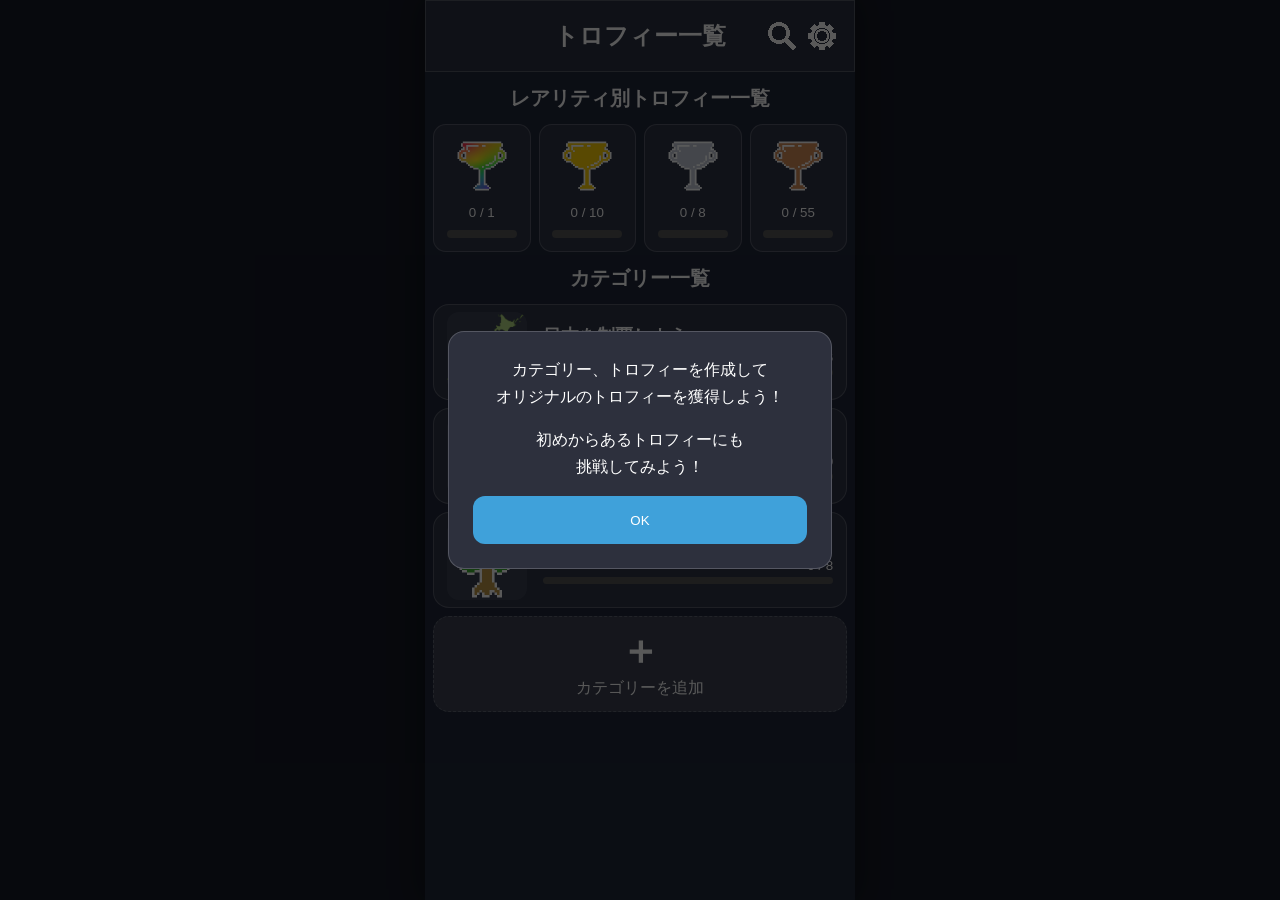
==== index.html @ 1f23921d "Add files via upload" ====
<!DOCTYPE html>
<html lang="ja">
<head>
    <meta charset="UTF-8">
    <meta name="viewport" content="width=device-width, initial-scale=1.0">
    <title>ホーム | Trophy App</title>
    <link rel="stylesheet" href="all.css">
    <script src="all.js" defer></script>
</head>
<body>
<header class="app-header">
    <button class="header-back">
        <img src="image/icon/back.webp" alt="戻る" class="header-back hidden">
    </button>
    <h1 class="header-title">トロフィー一覧</h1>
    <div class="header-right">
        <button class="header-search">
            <img src="image/icon/search.webp" alt="検索" class="header-img">
        </button>
        <button class="header-setting">
            <img src="image/icon/settings.webp" alt="設定" class="header-img" >
        </button>
    </div>
</header>
<section class="trophy-summary">
    <h2>レアリティ別トロフィー一覧</h2>
    <div class="trophy-container">
        <button class="trophy-card" data-rarity="rainbow">
            <img src="image/icon/rainbow.webp" alt="">
            <p class="trophy-progress">
                <span class="current">○○○</span>
                    /
                <span class="total">○○○</span>
            </p>
            <div
                class="rarity-progress-bar"
                role="progressbar"
                aria-valuemin="0"
                aria-valuemax="100"
                aria-valuenow="0"
            >
    <div class="rarity-progress-fill"></div>
</div>
        </button>

        <button class="trophy-card" data-rarity="gold">
            <img src="image/icon/gold.webp" alt="">
            <p class="trophy-progress">
                <span class="current">○○○</span>
                    /
                <span class="total">○○○</span>
            </p>
            <div
                class="rarity-progress-bar"
                role="progressbar"
                aria-valuemin="0"
                aria-valuemax="100"
                aria-valuenow="0"
            >
    <div class="rarity-progress-fill"></div>
</div>
        </button>

        <button class="trophy-card" data-rarity="silver">
            <img src="image/icon/silver.webp" alt="">
            <p class="trophy-progress">
                <span class="current">○○○</span>
                    /
                <span class="total">○○○</span>
            </p>
            <div
                class="rarity-progress-bar"
                role="progressbar"
                aria-valuemin="0"
                aria-valuemax="100"
                aria-valuenow="0"
            >
    <div class="rarity-progress-fill"></div>
</div>
        </button>

        <button class="trophy-card" data-rarity="bronze">
            <img src="image/icon/bronze.webp" alt="">
            <p class="trophy-progress">
                <span class="current">○○○</span>
                    /
                <span class="total">○○○</span>
            </p>
            <div
                class="rarity-progress-bar"
                role="progressbar"
                aria-valuemin="0"
                aria-valuemax="100"
                aria-valuenow="0"
            >
    <div class="rarity-progress-fill"></div>
</div>
        </button>
    </div>
    <h2>カテゴリー一覧</h2>
</section>
<div class="trophy-popup" id="trophy-popup">
    <div class="trophy-popup-container">
        <button class="popup-close-button">
            ▼
        </button>
        <div class="popup-content">
            <img
                class="popup-trophy-image"
                src=""
                alt="">
            <p class="popup-progress">
                <span class="popup-current"></span>
                /
                <span class="popup-total"></span>
            </p>
            <div class="popup-progress-bar">
                <div
                    class="popup-progress-fill"
                    id="popup-progress-fill">
                </div>
            </div>
            <div id="trophy-list"></div>
        </div>
    </div>
</div>
<main class="category-list">
    <div id="category-list-container"></div>
        <button class="add-button" id="category-add-button">
            <span class="add-icon">＋</span>
            <span class="add-text">
                    カテゴリーを追加
            </span>
        </button>        
    </main>
    <div class="category-overlay" id="trophy-overlay"></div>
    <div class="category-menu" id="trophy-menu">
    <button class="category-menu-item" id="rename-trophy">
        名前変更
    </button>
    <button class="category-menu-item" id="trophy-image">
        画像変更
    </button>
    <button class="category-menu-item" id="change-category">
        カテゴリー変更
    </button>
    <button class="category-menu-item" id="change-rarity">
        レアリティ変更
    </button>
    <button class="category-menu-item" id="toggle-complete">
        クリア済みにする
    </button>
    <button class="category-menu-item" id="change-complete-date">
        クリア日時変更
    </button>
    <button class="category-menu-item delete" id="delete-trophy">
        削除
    </button>
</div>
<div class="category-overlay" id="category-overlay"></div>
<div class="category-menu" id="category-menu">
    <button class="category-menu-item" id="rename-category">
        名前変更
    </button>
    <button class="category-menu-item" id="category-image">
        画像変更
    </button>
    <button class="category-menu-item delete" id="delete-category">
        削除
    </button>
</div>
<div
    class="edit-name-modal"
    id="category-modal">
    <div class="edit-name-modal-content">
        <h2 class="edit-name-modal-title">
            カテゴリーを作成
        </h2>
        <!-- 画像 -->
        <div class="edit-image-preview-wrapper">
            <img
                class="edit-image-preview"
                id="category-create-preview"
                src="image/icon/default.webp"
                alt="カテゴリー画像のプレビュー">
        </div>
        <input
            type="file"
            id="category-create-image"
            accept="image/*"
            hidden>
        <button
            type="button"
            class="edit-image-select-button"
            id="category-create-select-image">
            画像を選択
        </button>
        <!-- 名前 -->
        <input
            type="text"
            class="edit-name-input"
            id="category-create-name"
            maxlength="30"
            placeholder="カテゴリー名を入力">
        <!-- 操作ボタン -->
        <div class="edit-name-modal-buttons">
            <button
                type="button"
                class="edit-name-cancel-button"
                id="cancel-button">
                キャンセル
            </button>
            <button
                type="button"
                class="edit-name-confirm-button"
                id="create-button">
                作成
            </button>
        </div>
    </div>
</div>
<div class="edit-name-modal" id="edit-name-modal">
    <div class="edit-name-modal-content" id="rename-category">
        <h2 class="edit-name-modal-title" id="edit-name-modal-title">
            名前変更
        </h2>
        <div class="edit-main-title-field">
            <label
                class="edit-input-label"
                id="edit-name-label"
                for="edit-name-input">
                トロフィー名
            </label>
            <input
                type="text"
                class="edit-name-input"
                id="edit-name-input"
                maxlength="30"
                placeholder="トロフィー名を入力">
        </div>
            <div
            class="edit-subtitle-field"
            id="edit-subtitle-field"
            hidden>
            <label
            class="edit-input-label"
            for="edit-subtitle-input">
                サブテキスト
            </label>
            <input
                type="text"
                class="edit-name-input"
                id="edit-subtitle-input"
                maxlength="30"
                placeholder="サブテキストを入力">
            </div>
            <div class="edit-name-modal-buttons">
            <button
                type="button"
                class="edit-name-cancel-button"
                id="edit-name-cancel-button">
                キャンセル
            </button>
            <button
                type="button"
                class="edit-name-confirm-button"
                id="edit-name-confirm-button">
                変更
            </button>
        </div>
    </div>
</div>
<div class="edit-image-modal" id="edit-image-modal">

    <div class="edit-image-modal-content">

        <h2 class="edit-image-modal-title" id="edit-image-modal-title">
            画像変更
        </h2>

        <div class="edit-image-preview-wrapper">

            <img
                class="edit-image-preview"
                id="edit-image-preview"
                src="image/icon/default.webp"
                alt="選択した画像のプレビュー"
            >

        </div>

        <input
            type="file"
            id="edit-image-input"
            accept="image/*"
            hidden
        >

        <button
            type="button"
            class="edit-image-select-button"
            id="edit-image-select-button"
        >
            画像を選択
        </button>

        <div class="edit-image-modal-buttons">

            <button
                type="button"
                class="edit-image-cancel-button"
                id="edit-image-cancel-button"
            >
                キャンセル
            </button>

            <button
                type="button"
                class="edit-image-confirm-button"
                id="edit-image-confirm-button"
            >
                変更
            </button>

        </div>

    </div>

</div>
<div class="change-category-modal" id="change-category-modal">
    <div class="change-category-modal-content">
        <h2
            class="change-category-modal-title"
            id="change-category-modal-title">
            カテゴリー変更
        </h2>
        <div
            class="change-category-list"
            id="change-category-list">
        </div>
        <div class="change-category-modal-buttons">
            <button
                type="button"
                class="change-category-cancel-button"
                id="change-category-cancel-button">
                キャンセル
            </button>
            <button
                type="button"
                class="change-category-confirm-button"
                id="change-category-confirm-button">
                変更
            </button>
        </div>
    </div>
</div>
<div
    class="change-rarity-modal"
    id="change-rarity-modal"
>
    <div class="change-rarity-modal-content">
        <h2 class="change-rarity-modal-title">
            レアリティ変更
        </h2>
        <div
            class="change-rarity-list"
            id="change-rarity-list"
        ></div>
        <div class="change-rarity-modal-buttons">
            <button
                type="button"
                class="change-rarity-cancel-button"
                id="change-rarity-cancel-button"
            >
                キャンセル
            </button>
            <button
                type="button"
                class="change-rarity-confirm-button"
                id="change-rarity-confirm-button"
            >
                変更
            </button>
        </div>
    </div>
</div>
<div class="change-complete-date-modal" id="change-complete-date-modal">
    <div class="change-complete-date-modal-content">
        <h2 class="change-complete-date-modal-title">
            クリア日時を変更
        </h2>
        <input
            type="date"
            class="change-complete-date-input"
            id="change-complete-date-input"
        >
        <div class="change-complete-date-modal-buttons">
            <button
                type="button"
                class="change-complete-date-cancel-button"
                id="change-complete-date-cancel-button"
            >
                キャンセル
            </button>
            <button
                type="button"
                class="change-complete-date-confirm-button"
                id="change-complete-date-confirm-button"
            >
                変更
            </button>
        </div>
    </div>
</div>
<div
    class="delete-trophy-modal"
    id="delete-trophy-modal"
>
    <div class="delete-trophy-modal-content">
        <h2 class="delete-trophy-modal-title">
            トロフィーを削除しますか？
        </h2>
        <p class="delete-trophy-modal-text">
            この操作は取り消せません。
        </p>
        <div class="delete-trophy-modal-buttons">
            <button
                type="button"
                class="delete-trophy-cancel-button"
                id="delete-trophy-cancel-button"
            >
                キャンセル
            </button>
            <button
                type="button"
                class="delete-trophy-confirm-button"
                id="delete-trophy-confirm-button"
            >
                削除
            </button>
        </div>
    </div>
</div>
<div
    class="delete-category-modal"
    id="delete-category-modal"
>
    <div class="delete-category-modal-content">
        <h2 class="delete-category-modal-title">
            カテゴリーを削除しますか？
        </h2>
        <p class="delete-category-modal-text">
            この操作は取り消せません。
        </p>
        <div class="delete-category-modal-buttons">
            <button
                type="button"
                class="delete-category-cancel-button"
                id="delete-category-cancel-button"
            >
                キャンセル
            </button>
            <button
                type="button"
                class="delete-category-next-button"
                id="delete-category-next-button"
            >
                確認
            </button>
        </div>
    </div>
</div>
<div
    class="delete-category-final-modal"
    id="delete-category-final-modal"
>
    <div class="delete-category-final-modal-content">
        <h2 class="delete-category-final-modal-title">
            本当に削除しますか？
        </h2>
        <p class="delete-category-final-modal-text">
            中に入っているトロフィーもすべて削除されます。
        </p>
        <div class="delete-category-final-modal-buttons">
            <button
                type="button"
                class="delete-category-final-cancel-button"
                id="delete-category-final-cancel-button"
            >
                戻る
            </button>
            <button
                type="button"
                class="delete-category-final-confirm-button"
                id="delete-category-final-confirm-button"
            >
                削除
            </button>
        </div>
    </div>
</div>
<div
    id="trophy-notification"
    class="trophy-notification"
>
    <img
        id="trophy-notification-image"
        class="trophy-notification-image"
        src=""
        alt=""
    >
    <div class="trophy-notification-info">
        <p class="trophy-notification-label">
            クリア済み ✓
        </p>
        <p
            id="trophy-notification-title"
            class="trophy-notification-title"
        ></p>
        <p
            id="trophy-notification-subtitle"
            class="trophy-notification-subtitle"
        ></p>
    </div>
</div>

<!-- チュートリアルポップアップ-->
<div
    id="tutorial-modal"
    class="tutorial-modal"
>
    <div class="tutorial-modal-content">
        <p>
            カテゴリー、トロフィーを作成して<br>
            オリジナルのトロフィーを獲得しよう！
        </p>
        <p>
            初めからあるトロフィーにも<br>挑戦してみよう！
        </p>
        <button
            id="tutorial-ok-button"
            type="button"
        >
            OK
        </button>
    </div>
</div>
</body>
</html>
---- all.css ----
/*共通*/
body {
    margin: 0;
    padding: 0;
    font-family: Arial, sans-serif;
    background-color: #21273a;
    color: #ffffff;
    min-height: 100vh;
}

h1{
    font-size: 1.5rem;
}

h2{
    margin: 1rem 0;
    font-size: 1.25rem;
    line-height: 1;
}

h3{
    margin: 1rem 0;
    font-size: 1.1rem;
    line-height: 1;
}

/*ログイン画面 登録画面*/
.login {
    width: 100%;
    min-height: 90vh;
    display: flex;
    flex-flow: column;
    justify-content: center;
    align-items: center;
    box-sizing: border-box;
}

.new-user {
    min-height: 100vh;
}

.login-container {
    background-color: #ffffff20;
    margin: 1rem;
    padding: 1rem;
    display: flex;
    flex-flow: column;
    justify-content: center;
    align-items: center;
    gap: 1rem;
    border-radius: 0.5rem;
}

.new-user-container {
    height: 25rem;
}

.login-header {
    display: flex;
    flex-flow: column;
    justify-content: center;
    align-items: center;
}

.login-logo {
    width: 5rem;
    height: auto;
}

.login-title {
    font-size: 1.5rem;
    font-weight: bold;
    margin-top: 0.5rem;
    margin-bottom: 0.5rem;
    
}

.login-subtitle {
    font-size: 1rem;
    margin-top: 0.5rem;
    margin-bottom: 0.5rem;
}

.login-form {
    display: flex;
    flex-flow: column;
    justify-content: center;
    align-items: center;
    gap: 1rem;
}

.form-group {
    width: 20rem;
    display: flex;
    flex-flow: column;
    justify-content: center;
    align-items: left;
}

.form-group label {
    width: 100%;
}

.form-group input {
    padding-top: 0.75rem;
    padding-bottom: 0.75rem;
    background-color: #00000080;
    color: #ffffff;
    border: none;
    border-radius: 0.25rem;
}

.form-group a {
    width: 100%;
    margin-top: 0.5rem;
}

.form-group p {
    width: 100%;
    text-align: center;
}

.login-button {
    width: 80%;
    padding-top: 0.75rem;
    padding-bottom: 0.75rem;
    background-color: #3fa1da;
    color: #ffffff;
    border: none;
    border-radius: 0.25rem;
    margin-top: 1rem;
}

.login-line {
    width: 100%;
}

.login-link {
    color: #21d3ff;
    text-decoration: none;
}

/* ヘッダー */
.app-header{
    position: fixed;
    top: 0;
    left: 0;
    display: grid;
    grid-template-columns: 5rem 1fr 5rem;
    align-items: center;
    width: 100%;
    height: 4.5rem;
    padding: 0 1rem;
    box-sizing: border-box;
    background-color: #2c3242;
    border: 0.1rem solid #ffffff30;
    z-index: 1000;
}

.header-back{
    display: flex;
    align-items: center;
    justify-content: flex-start;
    width: 3rem;
    height: 3rem;
    padding: 0;
    background: none;
    border: none;
    cursor: pointer;
    justify-self: start;
}

.header-title{
    margin: 0;
    text-align: center;
    line-height: 1;
    justify-self: center;
}

.header-right{
    display: flex;
    align-items: center;
    justify-content: flex-end;
    gap: 0.5rem;
    justify-self: end;
}

.header-search,
.header-setting{
    display: flex;
    align-items: center;
    justify-content: center;
    width: 2rem;
    height: 2rem;
    padding: 0;
    background: none;
    border: none;
    cursor: pointer;
}

.header-img{
    display: block;
    width: 2rem;
    height: 2rem;
    object-fit: contain;
}

.header-back.hidden{
    visibility: hidden;
}

/* レアリティ別トロフィー */
.trophy-summary{
    position: fixed;
    top: 4.5rem;
    left: 0;
    width: 100%;
    text-align: center;
    background-color: #21273a;
    z-index: 100;
}

.trophy-container{
    display: grid;
    grid-template-columns: repeat(4, 1fr);
    gap: 0.5rem;
    padding: 0rem 0.5rem;
    box-sizing: border-box;
    z-index: 90;
}

.trophy-card{
    display: flex;
    flex-direction: column;
    align-items: center;
    justify-content: space-between;
    height: 8rem;
    padding: 0.8rem;
    border: 0.1rem solid #ffffff30;
    border-radius: 0.8rem;
    background-color: #ffffff10;
    color: #ffffff;
    cursor: pointer;
}

.trophy-card img{
    width: 3.5rem;
    object-fit: contain;
}

.trophy-progress {
    width: 100%;
    margin: 0.25rem 0;
    text-align: center;
}

.rarity-progress-bar {
    width: 100%;
    height: 0.5rem;
    overflow: hidden;
    border-radius: 999rem;
    background: #555555;
}

.rarity-progress-fill {
    width: 0%;
    height: 100%;
    border-radius: 999rem;
    background: linear-gradient(
        90deg,
        #3fa1da,
        #3f5bda
    );
    transition: width 0.3s;
}

/* カテゴリー一覧 */
.category-wrapper{
    position: relative;
    width: 100%;
}

.category-list{
    display: flex;
    flex-direction: column;
    align-items: center;
    padding: 19rem 0.5rem 0rem 0.5rem;
}

#category-list-container {
    width: 100%;
    display: flex;
    flex-direction: column;
}

.category-card{
    display: flex;
    align-items: center;
    width: 100%;
    height: 6rem;
    padding: 0.8rem;
    border: 0.1rem solid #ffffff30;
    border-radius: 1rem;
    background: #ffffff10;
    color: #ffffff;
    cursor: pointer;
    margin-bottom: 0.5rem;
}

.category-image{
    flex-shrink: 0;
    width: 5rem;
    height: 5rem;
    overflow: hidden;
    border-radius: 0.75rem;
    background-color: #ffffff10;
}

.category-photo{
    width: 100%;
    height: 100%;
    object-fit: contain;
}


.category-info{
    flex: 1;
    display: flex;
    flex-direction: column;
    text-align: left;
    margin-left: 1rem;
    gap: 0.25rem;
}

.category-title{
    margin: 0;
    font-weight: bold;
}


.category-progress{
    margin: 0;
    font-size: 0.25rem 0;
    text-align: right;
}


.progress-bar{
    width:100%;
    height: 0.5em;
    background:#555555;
    border-radius:999rem;
    overflow:hidden;
}

.progress-fill{
    width:0%;
    height:100%;
    background:linear-gradient(
        90deg,
        #3fa1da,
        #3f5bda
    );
    border-radius:999rem;
    transition:width .3s;
}

.category-wrapper,
.trophy-item {
    touch-action: none;
    user-select: none;
    -webkit-user-select: none;
    -webkit-touch-callout: none;
}

/* 元の場所を示す薄いカード */
.category-wrapper.dragging,
.trophy-item.dragging {
    opacity: 0.2;
}

/* 指についてくる複製 */
.category-drag-preview,
.trophy-drag-preview {
    position: fixed;
    z-index: 5000;
    margin: 0;
    opacity: 0.9;
    pointer-events: none;
    transform: scale(1.03);
    box-shadow: 0 0.75rem 2rem #00000080;
}

body.category-dragging,
body.trophy-dragging {
    overflow: hidden;
}

.category-drop-indicator,
.trophy-drop-indicator {
    width: 100%;
    height: 0.3rem;
    margin: 0.4rem 0;
    border-radius: 999rem;
    background: #3fa1da;
    box-shadow: 0 0 0.5rem #3fa1da;
    pointer-events: none;
}

.trophy-item.trophy-drag-preview {
    position: fixed;
    margin: 0;
}
/* レアリティごとのクリア率 */

.popup-progress-bar {
    height: 0.6rem;
    overflow: hidden;
    margin-bottom: 1rem;
    margin-left: 0.5rem;
    margin-right: 0.5rem;
    border-radius: 999rem;
    background: #555555;
}

.popup-progress-fill {
    width: 0%;
    height: 100%;
    border-radius: 999rem;
    background: linear-gradient(
        90deg,
        #3fa1da,
        #3f5bda
    );
    transition: width 0.3s ease;
}

.category-setting{
    position: absolute;
    top: .5rem;
    right: .5rem;
    width: 2rem;
    height: 2rem;
    display: flex;
    justify-content: center;
    align-items: center;
    border: none;
    border-radius: 50%;
    background: #ffffff1f;
    border: 0.1rem solid #ffffff30;
    cursor: pointer;
    z-index: 10;
}

.category-setting img{
    width: 1.5rem;
    height: 1.5rem;
    transition: transform .25s ease;
}

/* メニューが開いている状態 */
.category-setting.open img{
    transform: rotate(45deg);
}

/* カテゴリー追加 */
.add-button{
    display: flex;
    flex-direction: column;
    justify-content: center;
    align-items: center;
    width: 100%;
    height: 6rem;
    padding: 0.8rem;
    border: 0.1rem dashed #ffffff30;
    border-radius: 1rem;
    background: #ffffff1f;
    cursor: pointer;
    transition: .2s;
}

.add-icon{
    font-size: 2.5rem;
    font-weight: bold;
    line-height: 1;
    color: #ffffff;
}

.add-text{
    margin-top: .5rem;
    font-size: 1rem;
    color: #ffffff;
}

/*　レアリティごとポップアップ　*/
.trophy-popup{
    position:fixed;
    inset:0;
    display:none;
    justify-content:center;
    align-items:flex-end;
    z-index:2000;
}

.trophy-popup.show{
    display:flex;
}

.trophy-popup-container{
    pointer-events:auto;
    position: absolute;
    top: 16rem;
    left: 0;
    right: 0;
    max-width: 40rem;
    height: calc(100vh - 16.5rem);
    margin-left: 0.5rem;
    margin-right: 0.5rem;
    margin-bottom: 0.5rem;
    background: #21273a;
    border:0.1rem solid #ffffff30;
    border-radius:1rem;
    display: flex;
    flex-direction: column;
    overflow: hidden;
}

.popup-close-button{
    width:100%;
    height:3.5rem;
    border:none;
    background:none;
    background-color:#ffffff10;
    color:#fff;
    font-size:2rem;
    cursor:pointer;
}

.popup-content{
    flex:1;
    overflow-y:auto;
    padding-left: 0.5rem;
    padding-right: 0.5rem;
}

.popup-trophy-image{
    display:block;
    width:8rem;
    margin:auto;
}

.popup-progress{
    text-align:center;
    color:#fff;
    font-size:1.2rem;
}

/* カテゴリー設定メニュー */
.category-menu{
    position: fixed;
    display: none;
    flex-direction: column;
    width: 12rem;
    max-width: calc(100vw - 1rem);
    max-height: calc(100vh - 1rem);
    box-sizing: border-box;
    background: #2d303d;
    border: .1rem solid #ffffff20;
    border-radius: .5rem;
    overflow: hidden;
    box-shadow: 0 .5rem 1.5rem #00000066;
    z-index: 3000;
}

.category-menu.show{
    display: flex;
}

.category-menu-item{
    width:100%;
    padding:1rem;
    border:none;
    background:none;
    color:#fff;
    text-align:left;
    cursor:pointer;
    transition:.2s;
}

.category-menu-item.delete{
    color:#d9534f;
}

/* カテゴリー設定メニュー背景ブロック */
.category-overlay {
    position: fixed;
    inset: 0;
    display: none;
    z-index: 2500;
}

.category-overlay.show {
    display: block;
}


/* メニューをoverlayより上に表示 */
.category-menu {
    z-index: 3000;
}

/* カテゴリー追加確認ポップ */
.modal{
    position: fixed;
    inset: 0;
    display: none;
    justify-content: center;
    align-items: center;
    z-index: 1000;
    background: #000000a6;
}

.modal.show{
    display: flex;
}

.modal-box{
    width: 80%;
    padding: 1.5rem;
    border-radius: 0.5rem;
    background: #2d303d;
    border: 0.1rem solid #ffffff30;
    color: #fff;
    text-align: center;    
}

.modal-title{
    margin: 0;
    font-size: 1.2rem;
}

.modal-button{
    display: flex;
    justify-content: space-between;
    gap: 1rem;
    margin-top: 1.5rem;
}

.modal-cancel-button{
    flex: 1;
    height: 2.8rem;
    border: none;
    border-radius: 0.8rem;
    background: #ffffff1f;
    color: #fff;
    cursor: pointer;
}

.modal-create-button{
    flex: 1;
    height: 2.8rem;
    border: none;
    border-radius: 0.8rem;
    background: #3fa1da;
    color: #fff;
    cursor: pointer;
}

/*トロフィーカード*/

.trophy-item{
    position:relative;
    width:100%;
    margin-bottom:0.5rem;
}

.trophy-item-card{
    display:flex;
    align-items:center;
    width:100%;
    height:6rem;
    padding:.8rem;
    border:.1rem solid #ffffff30;
    border-radius: 0.8rem;
    background:#ffffff10;
    color:#fff;
    cursor:pointer;
}

.trophy-item-image{
    flex-shrink:0;
    width:5rem;
    height:5rem;
    overflow:hidden;
    border-radius:.75rem;
    background:#ffffff10;
}

.trophy-item-photo{
    width:100%;
    height:100%;
    object-fit:contain;
}

.trophy-item-info{
    flex:1;
    display:flex;
    flex-direction:column;
    justify-content:center;
    margin-left:1rem;
    margin-top: 1rem;
}

.trophy-item-title{
    margin:0;
    min-height:1.5rem;   /* タイトル行を固定 */
    display:flex;
    align-items:center;
}

.trophy-item-subtitle {
    width: 100%;
    margin: 0.15rem 0 0;
    min-height: 1.1rem;
    overflow: hidden;
    color: #ffffff90;
    font-size: 1rem;
    line-height: 1.1rem;
    text-align: left;
    text-overflow: ellipsis;
    white-space: normal;
}

.trophy-item-complete{
    margin-top:0.4rem;
    min-height:1.3rem;   /* クリア済み表示の場所を常に確保 */
    display:flex;
    align-items: baseline;
    color: #21d3ff;
    font-size: 1rem;
}

.trophy-item-complete.hidden{
    visibility:hidden;
}

.trophy-complete-date{
    margin-left: 1rem;
    font-size: 1rem;
    margin-bottom: 0rem;
}

.trophy-item-title {
    display: flex;
    align-items: center;
    gap: 0.4rem;
}

.trophy-rarity-icon {
    width: 1em;
    height: 1em;
    object-fit: contain;
    flex-shrink: 0;
}
/* クリア済みトロフィーの重ね表示 */
.trophy-item-completed {
    position: relative;
}

/* クリア済みトロフィーを開閉する一番上のカード */
/* クリア済みトロフィーを開閉するカード */
.completed-stack-toggle {
    position: relative;
    z-index: 100;
    margin-bottom: 1rem;
    /* 後ろのカードが透けないようにする */
    background: #2f3546;
    box-shadow: 0 0.5rem 1rem #00000066;
    isolation: isolate;
}

/* 閉じている状態ではクリア済み同士を重ねる */
.trophy-item-completed {
    position: relative;
    z-index: 1;
    margin-top: -6.5rem;
    transition: margin-top 0.25s ease;
}

/* 開いている状態 */
.completed-stack-expanded
.trophy-item-completed {
    margin-top: 0;
}

/* 折りたたみ時は4枚目以降を隠す */
.trophy-item-stack-hidden {
    display: none;
}

/* 展開時はすべて表示する */
.completed-stack-expanded
.trophy-item-stack-hidden {
    display: block;
}

/*設定ボタン*/

.trophy-item-setting{
    position:absolute;
    top:.5rem;
    right:.5rem;
    width:2rem;
    height:2rem;
    display:flex;
    justify-content:center;
    align-items:center;
    border:none;
    border-radius:50%;
    background:#ffffff20;
    border:.1rem solid #ffffff30;
    cursor:pointer;
}

.trophy-item-setting img{

    width:1.5rem;
    height:1.5rem;

    transition:.25s;

}

.trophy-item-setting.open img{

    transform:rotate(45deg);

}

#change-complete-date.hidden {
    display: none;
}

/* 　
   共通編集ポップアップ
　 */

.edit-name-modal,
.edit-image-modal,
.change-category-modal,
.change-rarity-modal,
.change-complete-date-modal {
    position: fixed;
    inset: 0;
    display: flex;
    justify-content: center;
    align-items: center;
    padding: 1rem;
    box-sizing: border-box;
    background: #000000a6;
    opacity: 0;
    visibility: hidden;
    transition: 0.2s;
    z-index: 3000;
}

.edit-name-modal.show,
.edit-image-modal.show,
.change-category-modal.show,
.change-rarity-modal.show,
.change-complete-date-modal.show {
    opacity: 1;
    visibility: visible;
}

.edit-name-modal-content,
.edit-image-modal-content,
.change-category-modal-content,
.change-rarity-modal-content,
.change-complete-date-modal-content {
    width: min(100%, 24rem);
    max-height: calc(100vh - 2rem);
    padding: 1.5rem;
    box-sizing: border-box;
    border: 0.1rem solid #ffffff30;
    border-radius: 1rem;
    background: #2d303d;
    overflow-y: auto;
}

.edit-name-modal-title,
.edit-image-modal-title,
.change-category-modal-title,
.change-rarity-modal-title,
.change-complete-date-modal-title {
    margin: 0 0 1rem;
    color: #fff;
    font-size: 1.2rem;
    text-align: center;
}

.edit-name-modal-buttons,
.edit-image-modal-buttons,
.change-category-modal-buttons,
.change-rarity-modal-buttons,
.change-complete-date-modal-buttons {
    display: flex;
    gap: 0.8rem;
    margin-top: 1.2rem;
}

.edit-name-cancel-button,
.edit-name-confirm-button,
.edit-image-cancel-button,
.edit-image-confirm-button,
.change-category-cancel-button,
.change-category-confirm-button,
.change-rarity-cancel-button,
.change-rarity-confirm-button,
.change-complete-date-cancel-button,
.change-complete-date-confirm-button {
    flex: 1;
    padding: 0.8rem;
    border: none;
    border-radius: 0.8rem;
    cursor: pointer;
}

.edit-name-cancel-button,
.edit-image-cancel-button,
.change-category-cancel-button,
.change-rarity-cancel-button,
.change-complete-date-cancel-button {
    background: #ffffff1f;
    color: #fff;
}

.edit-name-confirm-button,
.edit-image-confirm-button,
.change-category-confirm-button,
.change-rarity-confirm-button,
.change-complete-date-confirm-button {
    background: #3fa1da;
    color: #fff;
}

/* 　
   名前変更専用
　 */

.edit-name-input {
    width: 100%;
    padding: 0.8rem;
    box-sizing: border-box;
    border: 0.1rem solid #ffffff30;
    border-radius: 0.5rem;
    background: #ffffff10;
    color: #fff;
    font-size: 1rem;
    outline: none;
}

.edit-name-input:focus {
    border-color: #ffffff80;
}

.edit-main-title-field {
    margin-top: 0.75rem;
}

.edit-subtitle-field {
    margin-top: 0.75rem;
}

.create-trophy-subtitle {
    margin-top: 0.75rem;
}

.edit-input-label {
    display: block;
    margin-bottom: 0.35rem;
    color: #ffffffb0;
    font-size: 0.85rem;
}

.edit-input-label[hidden],
.edit-subtitle-field[hidden] {
    display: none;
}

.create-trophy-text-field {
    width: 100%;
    margin-top: 0.75rem;
}

.create-trophy-subtitle-field {
    margin-bottom: 0.75rem;
}
/* 　
   画像変更専用
　 */

.edit-image-preview-wrapper {
    display: flex;
    justify-content: center;
    margin-bottom: 1rem;
}

.edit-image-preview {
    width: 10rem;
    aspect-ratio: 1 / 1;
    object-fit: contain;
    border: 0.1rem solid #ffffff30;
    border-radius: 1rem;
    background: #ffffff10;
}

.edit-image-select-button {
    width: 100%;
    padding: 0.8rem;
    margin-bottom: 1rem;
    border: 0.1rem solid #ffffff30;
    border-radius: 0.5rem;
    background: #ffffff10;
    color: #fff;
    font-size: 1rem;
    cursor: pointer;
    transition: 0.2s;
}

.edit-image-select-button:hover {
    background: #ffffff20;
}


/* 　
   カテゴリー変更専用
　 */

.change-category-list {
    display: flex;
    flex-direction: column;
    gap: 0.8rem;
    max-height: 18rem;
    overflow-y: auto;
}

.change-category-item {
    display: flex;
    align-items: center;
    gap: 0.8rem;
    flex-shrink: 0;
    padding: 0.8rem 1rem;
    border: 0.1rem solid #ffffff30;
    border-radius: 0.5rem;
    background: #ffffff10;
    color: #fff;
    cursor: pointer;
}

.change-category-item input[type="radio"] {
    margin: 0;
    cursor: pointer;
}

.change-category-item span {
    color: #fff;
    font-size: 1rem;
}

/* レアリティ変更専用　*/
.change-rarity-list {
    display: grid;
    grid-template-columns: repeat(4, 1fr);
    gap: 0.6rem;
    width: 100%;
    overflow: visible;
}

.change-rarity-item {
    display: flex;
    align-items: center;
    justify-content: center;
    aspect-ratio: 1 / 1;
    min-width: 0;
    padding: 0.6rem;
    border: 0.15rem solid #ffffff30;
    border-radius: 0.75rem;
    background: #ffffff10;
    cursor: pointer;
    transition:
        background-color 0.2s,
        border-color 0.2s,
        box-shadow 0.2s,
        transform 0.2s;
}

.change-rarity-item:hover {
    background: #ffffff20;
}

.change-rarity-item:active {
    transform: scale(0.95);
}

.change-rarity-item.selected {
    border-color: #3fa1da;
    background: #3fa1da30;
}

.change-rarity-item img {
    width: 2.5rem;
    height: 2.5rem;
    object-fit: contain;
    pointer-events: none;
}
/* クリア日時変更専用 */

.change-complete-date-input{
    width:100%;
    padding:.8rem;
    box-sizing:border-box;
    border:.1rem solid #ffffff30;
    border-radius:.5rem;
    background:#ffffff10;
    color:#fff;
    font-size:1rem;
    outline:none;
    color-scheme: dark;
}

.change-complete-date-input:focus{
    border-color:#ffffff80;
}

/* ===== 削除ポップアップ ===== */

.delete-trophy-modal,
.delete-category-modal,
.delete-category-final-modal{
    position:fixed;
    inset:0;
    display:flex;
    justify-content:center;
    align-items:center;
    padding:1rem;
    box-sizing:border-box;
    background:#000000a6;
    opacity:0;
    visibility:hidden;
    transition:.2s;
    z-index:3000;
}

.delete-trophy-modal.show,
.delete-category-modal.show,
.delete-category-final-modal.show{
    opacity:1;
    visibility:visible;
}

.delete-trophy-modal-content,
.delete-category-modal-content,
.delete-category-final-modal-content{
    width:100%;
    max-width:24rem;
    padding:1.5rem;
    border-radius:1rem;
    background:#2d303d;
    display:flex;
    flex-direction:column;
    gap:1rem;
    border: 0.1rem solid #ffffff30;
}

.delete-trophy-modal-title,
.delete-category-modal-title,
.delete-category-final-modal-title{
    margin:0;
    font-size:1.2rem;
    text-align:center;
}

.delete-trophy-modal-text,
.delete-category-modal-text,
.delete-category-final-modal-text{
    margin:0;
    text-align:center;
    line-height:1.5;
}

.delete-trophy-modal-buttons,
.delete-category-modal-buttons,
.delete-category-final-modal-buttons{
    display:flex;
    gap:.75rem;
}

.delete-trophy-cancel-button,
.delete-category-cancel-button,
.delete-category-final-cancel-button{
    flex:1;
    height:3rem;
    border:none;
    border-radius:.75rem;
    background:#ffffff1f;
    color:#fff;
    cursor:pointer;
}

.delete-trophy-confirm-button,
.delete-category-next-button,
.delete-category-final-confirm-button{
    flex:1;
    height:3rem;
    border:none;
    border-radius:.75rem;
    background:#d9534f;
    color:#fff;
    cursor:pointer;
}

/* カテゴリーごとのトロフィー一覧ページ */

.category-trophy-list {
    display: flex;
    flex-direction: column;
    align-items: center;
    padding: 5rem 0.5rem 1rem;
    box-sizing: border-box;
}

#category-trophy-list-container {
    width: 100%;
    display: flex;
    flex-direction: column;
}

.category-page-summary {
    width: 100%;
    margin-bottom: 1rem;
    padding: 1rem 0.5rem 0;
    box-sizing: border-box;
}

.category-page-summary .popup-trophy-image {
    width: 8rem;
    height: 8rem;
    object-fit: cover;
    border-radius: 1rem;
}

.category-page-summary .popup-progress {
    margin: 0.75rem 0;
}

.category-page-summary .popup-progress-bar {
    width: calc(100% - 1rem);
}

.category-page-summary {
    position: relative;
}

.category-page-setting {
    top: 0.5rem;
    right: 0.5rem;
    z-index: 2;
}

/*検索ページ*/
.search-page-header {
    grid-template-columns: 3rem 1fr;
    gap: 0.75rem;
}

.search-form {
    display: flex;
    align-items: center;
    width: 100%;
    height: 2.75rem;
    overflow: hidden;
    border: 0.1rem solid #ffffff30;
    border-radius: 999rem;
    background: #ffffff10;
}

.search-input {
    flex: 1;
    min-width: 0;
    height: 100%;
    padding: 0 0.25rem 0 1rem;
    border: none;
    outline: none;
    background: transparent;
    color: #ffffff;
    font-size: 1rem;
}

.search-input::placeholder {
    color: #ffffff80;
}

.search-input::-webkit-search-cancel-button {
    -webkit-appearance: none;
}

/*検索ページ内部*/
.search-page {
    width: 100%;
    padding: 5.5rem 0.5rem 1rem;
    box-sizing: border-box;
}

.search-guide,
.search-empty {
    margin: 2rem 0.5rem;
    color: #ffffff90;
    text-align: center;
}

.search-result-section {
    width: 100%;
    margin-bottom: 1.5rem;
}

.search-result-title {
    margin: 0 0 0.75rem;
    font-size: 1.1rem;
    color: #ffffff;
}

.search-result-list {
    display: flex;
    flex-direction: column;
    gap: 0.5rem;
}

/* 検索結果：トロフィー名 */
.search-trophy-card .category-title {
    display: flex;
    align-items: center;
    min-width: 0;
}

/* レアリティアイコン */
.search-result-rarity {
    flex-shrink: 0;
    width: 1.25rem;
    height: 1.25rem;
    margin-right: 0.4rem;
    object-fit: contain;
}

/* クリア状態 */
.search-result-detail {
    margin: 0.3rem 0 0;
    color: #ffffff90;
    font-size: 0.85rem;
}

/* クリア済みの場合 */
.search-result-completed {
    color: #21d3ff;
}

/* 所属カテゴリー */
.search-trophy-category {
    margin: 0.3rem 0 0;
    color: #ffffff90;
    font-size: 0.85rem;
}

/* トロフィー獲得通知 */

.trophy-notification {
    position: fixed;
    top: 1rem;
    left: 50%;
    width: calc(100% - 2rem);
    max-width: 32rem;
    min-height: 5rem;
    display: flex;
    align-items: center;
    gap: 1rem;
    padding: 0.8rem 1rem;
    box-sizing: border-box;
    background: #2f3546;
    border: 0.1rem solid
        #ffffff33;
    border-radius: 1rem;
    box-shadow:
        0 0.5rem 2rem
        #00000066;
    z-index: 10000;
    opacity: 0;
    visibility: hidden;
    transform:
        translate(-50%, -150%);
    transition:
        transform 0.4s ease,
        opacity 0.4s ease,
        visibility 0.4s;
}


/* 表示中 */
.trophy-notification.show {
    opacity: 1;
    visibility: visible;
    transform:
        translate(-50%, 0);
}


/* トロフィー画像 */
.trophy-notification-image {
    width: 3.5rem;
    height: 3.5rem;
    flex-shrink: 0;
    object-fit: contain;
    border-radius: 0.8rem;
}


/* テキスト */
.trophy-notification-info {
    min-width: 0;
}


/* クリア済み */
.trophy-notification-label {
    margin: 0 0 0.2rem;
    font-size: 0.8rem;
    letter-spacing: 0.12rem;
    color: #21d3ff;
}


/* タイトル */
.trophy-notification-title {
    margin: 0;
    font-size: 1rem;
    font-weight: bold;
    white-space: nowrap;
    overflow: hidden;
    text-overflow: ellipsis;
}


/* サブタイトル */
.trophy-notification-subtitle {
    margin: 0.2rem 0 0;
    font-size: 0.8rem;
    opacity: 0.7;
    white-space: normal;
    overflow: hidden;
    text-overflow: ellipsis;
}




/* PCでもスマホサイズで表示 */

:root {
    --app-width: 430px;
    --app-bg: #21273a;
    --outside-bg: #151925;
}


/*  アプリ本体 */

html {
    min-height: 100%;
    background: var(--outside-bg);
}


body {
    width: 100%;
    max-width: var(--app-width);
    min-height: 100vh;
    margin: 0 auto;
    box-sizing: border-box;
    background: var(--app-bg);
    position: relative;
}


/* PCでアプリ領域を分かりやすくする */
@media (min-width: 431px) {

    body {
        box-shadow:
            0 0 2rem
            rgba(0, 0, 0, 0.45);
    }

}


/* 固定ヘッダー */

.app-header {
    left: 50%;
    width: 100%;
    max-width: var(--app-width);
    transform: translateX(-50%);
}


/* ホーム上部のレアリティ一覧 */

.trophy-summary {
    left: 50%;
    width: 100%;
    max-width: var(--app-width);
    transform: translateX(-50%);
}


/* レアリティ別トロフィーポップアップ */

.trophy-popup {
    left: 50%;
    right: auto;
    width: 100%;
    max-width: var(--app-width);
    transform: translateX(-50%);
}


/* 中身もアプリ幅から出さない */
.trophy-popup-container {
    max-width: calc(
        var(--app-width) - 1rem
    );
}


/* カテゴリー追加などの共通モーダル */

.modal {
    left: 50%;
    right: auto;
    width: 100%;
    max-width: var(--app-width);
    transform: translateX(-50%);
}


/*  編集系モーダル */

.edit-name-modal,
.edit-image-modal,
.change-category-modal,
.change-rarity-modal,
.change-complete-date-modal {
    left: 50%;
    right: auto;
    width: 100%;
    max-width: var(--app-width);
    transform: translateX(-50%);
}


/* 削除確認モーダル */

.delete-trophy-modal,
.delete-category-modal,
.delete-category-final-modal {
    left: 50%;
    right: auto;
    width: 100%;
    max-width: var(--app-width);
    transform: translateX(-50%);
}


/* 設定メニュー用オーバーレイ */

.category-overlay,
.trophy-overlay {
    left: 50%;
    right: auto;
    width: 100%;
    max-width: var(--app-width);
    transform: translateX(-50%);
}


/* トロフィー獲得通知 */

.trophy-notification {
    width: calc(100% - 2rem);
    max-width: calc(
        var(--app-width) - 2rem
    );
}

/* 設定項目 */

.settings {
    padding: 5rem 0.5rem 1rem;
}

.settings-item {
    width: calc(100% - 30px);
    max-width: 600px;
    margin: 20px auto;
    padding: 18px 20px;
    box-sizing: border-box;
    background: #2c3242;
    border-radius: 12px;
    font-size: 16px;
    cursor: pointer;
    box-shadow: 0 2px 8px rgba(0, 0, 0, 0.08);
    transition: background 0.2s ease;
}

/* ログアウト確認ポップアップ */

.logout-modal {
    position: fixed;
    inset: 0;
    display: flex;
    justify-content: center;
    align-items: center;
    padding: 1rem;
    box-sizing: border-box;
    background: #000000a6;
    opacity: 0;
    visibility: hidden;
    transition: 0.2s;
    z-index: 3000;
}

.logout-modal.show {
    opacity: 1;
    visibility: visible;
}

.logout-modal-content {
    width: min(100%, 24rem);
    max-height: calc(100vh - 2rem);
    padding: 1.5rem;
    box-sizing: border-box;
    border: 0.1rem solid #ffffff30;
    border-radius: 1rem;
    background: #2d303d;
    overflow-y: auto;
}

.logout-modal-title {
    margin: 0 0 1rem;
    color: #fff;
    font-size: 1.2rem;
    text-align: center;
}

.logout-modal-text {
    margin: 0;
    color: #fff;
    text-align: center;
    line-height: 1.5;
}

.logout-modal-buttons {
    display: flex;
    gap: 0.8rem;
    margin-top: 1.2rem;
}

.logout-cancel-button,
.logout-confirm-button {
    flex: 1;
    padding: 0.8rem;
    border: none;
    border-radius: 0.8rem;
    cursor: pointer;
}

.logout-cancel-button {
    background: #ffffff1f;
    color: #fff;
}

.logout-confirm-button {
    background: #d9534f;
    color: #fff;
}
/* チュートリアルポップアップ */

.tutorial-modal {
    position: fixed;
    inset: 0;
    display: flex;
    justify-content: center;
    align-items: center;
    padding: 1rem;
    box-sizing: border-box;
    background: #000000a6;
    opacity: 0;
    visibility: hidden;
    transition: .2s;
    z-index: 3000;
}

.tutorial-modal.show {
    opacity: 1;
    visibility: visible;
}

.tutorial-modal-content {
    width: 100%;
    max-width: 24rem;
    padding: 1.5rem;
    box-sizing: border-box;
    border-radius: 1rem;
    background: #2d303d;
    display: flex;
    flex-direction: column;
    gap: 1rem;
    border: 0.1rem solid #ffffff30;
}

.tutorial-modal-content p {
    margin: 0;
    text-align: center;
    line-height: 1.7;
}

#tutorial-ok-button {
    width: 100%;
    height: 3rem;
    border: none;
    border-radius: .75rem;
    background: #3fa1da;
    color: #fff;
    cursor: pointer;
}
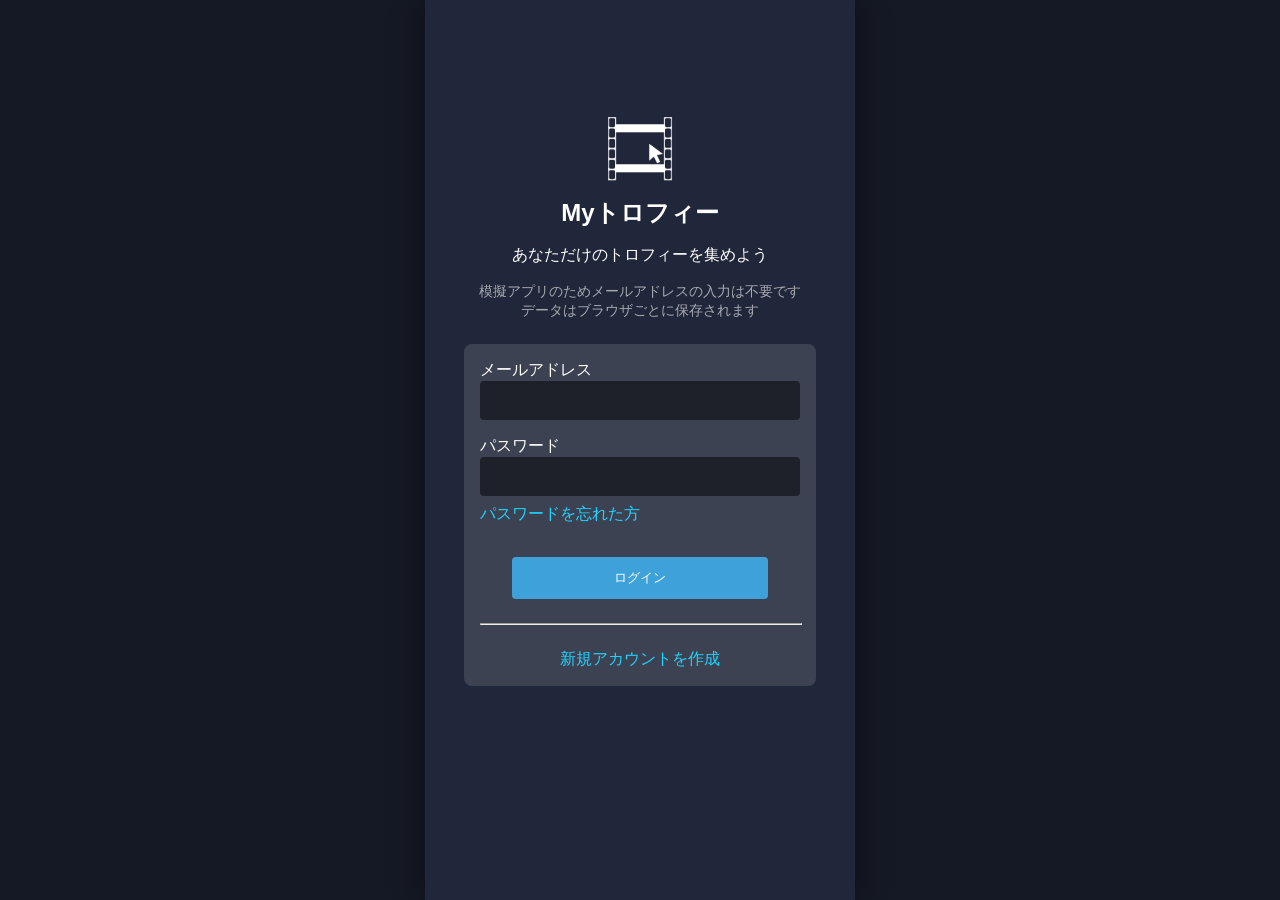
==== commit 74fe23a8: "Add files via upload" ====
--- a/index.html
+++ b/index.html
@@ -9,7 +9,7 @@
 </head>
 <body>
 <header class="app-header">
-    <button class="header-back">
+    <button class="header-back hidden">
         <img src="image/icon/back.webp" alt="戻る" class="header-back hidden">
     </button>
     <h1 class="header-title">トロフィー一覧</h1>
--- a/all.css
+++ b/all.css
@@ -79,6 +79,14 @@
     font-size: 1rem;
     margin-top: 0.5rem;
     margin-bottom: 0.5rem;
+}
+
+.login-subtext  {
+    font-size: 0.9rem;
+    margin-top: 0.5rem;
+    margin-bottom: 0.5rem;
+    color: #ffffff9a;
+    text-align: center;
 }
 
 .login-form {
@@ -207,6 +215,7 @@
 
 .header-back.hidden{
     visibility: hidden;
+    pointer-events: none;
 }
 
 /* レアリティ別トロフィー */
@@ -278,6 +287,7 @@
 .category-wrapper{
     position: relative;
     width: 100%;
+    margin-bottom: 0.5rem;
 }
 
 .category-list{
@@ -304,7 +314,6 @@
     background: #ffffff10;
     color: #ffffff;
     cursor: pointer;
-    margin-bottom: 0.5rem;
 }
 
 .category-image{
@@ -335,6 +344,7 @@
 .category-title{
     margin: 0;
     font-weight: bold;
+    padding-right: 4rem;
 }
 
 
@@ -342,11 +352,12 @@
     margin: 0;
     font-size: 0.25rem 0;
     text-align: right;
+    margin-right: 3rem;
 }
 
 
 .progress-bar{
-    width:100%;
+    margin-right: 3rem;
     height: 0.5em;
     background:#555555;
     border-radius:999rem;
@@ -367,16 +378,55 @@
 
 .category-wrapper,
 .trophy-item {
-    touch-action: none;
     user-select: none;
     -webkit-user-select: none;
     -webkit-touch-callout: none;
+
+    /* カード本体は普通に縦スクロール */
+    touch-action: pan-y;
+}
+
+/* ドラッグハンドル */
+
+.category-drag-handle,
+.trophy-drag-handle {
+    position: absolute;
+    right: 0.5rem;
+    top: 50%;
+    transform: translateY(-50%);
+    width: 2rem;
+    height: 5rem;
+    display: flex;
+    justify-content: center;
+    align-items: center;
+    padding: 0;
+    border: none;
+    border-radius: 0.5rem;
+    background: #ffffff18;
+    color: #ffffff;
+    font-size: 1.2rem;
+    line-height: 1;
+    cursor: grab;
+    user-select: none;
+    -webkit-user-select: none;
+    /* ここだけブラウザスクロールさせない */
+    touch-action: none;
+    z-index: 20;
+}
+
+.category-drag-handle:active,
+.trophy-drag-handle:active {
+    cursor: grabbing;
 }
 
 /* 元の場所を示す薄いカード */
 .category-wrapper.dragging,
 .trophy-item.dragging {
     opacity: 0.2;
+}
+
+.popup-content .trophy-item {
+    touch-action: pan-y;
 }
 
 /* 指についてくる複製 */
@@ -396,6 +446,13 @@
     overflow: hidden;
 }
 
+body.category-dragging {
+    overflow: hidden;
+}
+body.trophy-dragging {
+    overflow: hidden;
+}
+
 .category-drop-indicator,
 .trophy-drop-indicator {
     width: 100%;
@@ -438,7 +495,7 @@
 .category-setting{
     position: absolute;
     top: .5rem;
-    right: .5rem;
+    right: 3rem;
     width: 2rem;
     height: 2rem;
     display: flex;
@@ -449,7 +506,7 @@
     background: #ffffff1f;
     border: 0.1rem solid #ffffff30;
     cursor: pointer;
-    z-index: 10;
+    z-index: 30;
 }
 
 .category-setting img{
@@ -541,6 +598,9 @@
     overflow-y:auto;
     padding-left: 0.5rem;
     padding-right: 0.5rem;
+
+    touch-action: pan-y;
+    -webkit-overflow-scrolling: touch;
 }
 
 .popup-trophy-image{
@@ -709,6 +769,7 @@
     justify-content:center;
     margin-left:1rem;
     margin-top: 1rem;
+    margin-right: 4rem;
 }
 
 .trophy-item-title{
@@ -809,7 +870,7 @@
 .trophy-item-setting{
     position:absolute;
     top:.5rem;
-    right:.5rem;
+    right:3rem;
     width:2rem;
     height:2rem;
     display:flex;
@@ -820,6 +881,7 @@
     background:#ffffff20;
     border:.1rem solid #ffffff30;
     cursor:pointer;
+    z-index: 30;
 }
 
 .trophy-item-setting img{
@@ -1375,7 +1437,7 @@
 
 .trophy-notification {
     position: fixed;
-    top: 1rem;
+    top: 5rem;
     left: 50%;
     width: calc(100% - 2rem);
     max-width: 32rem;
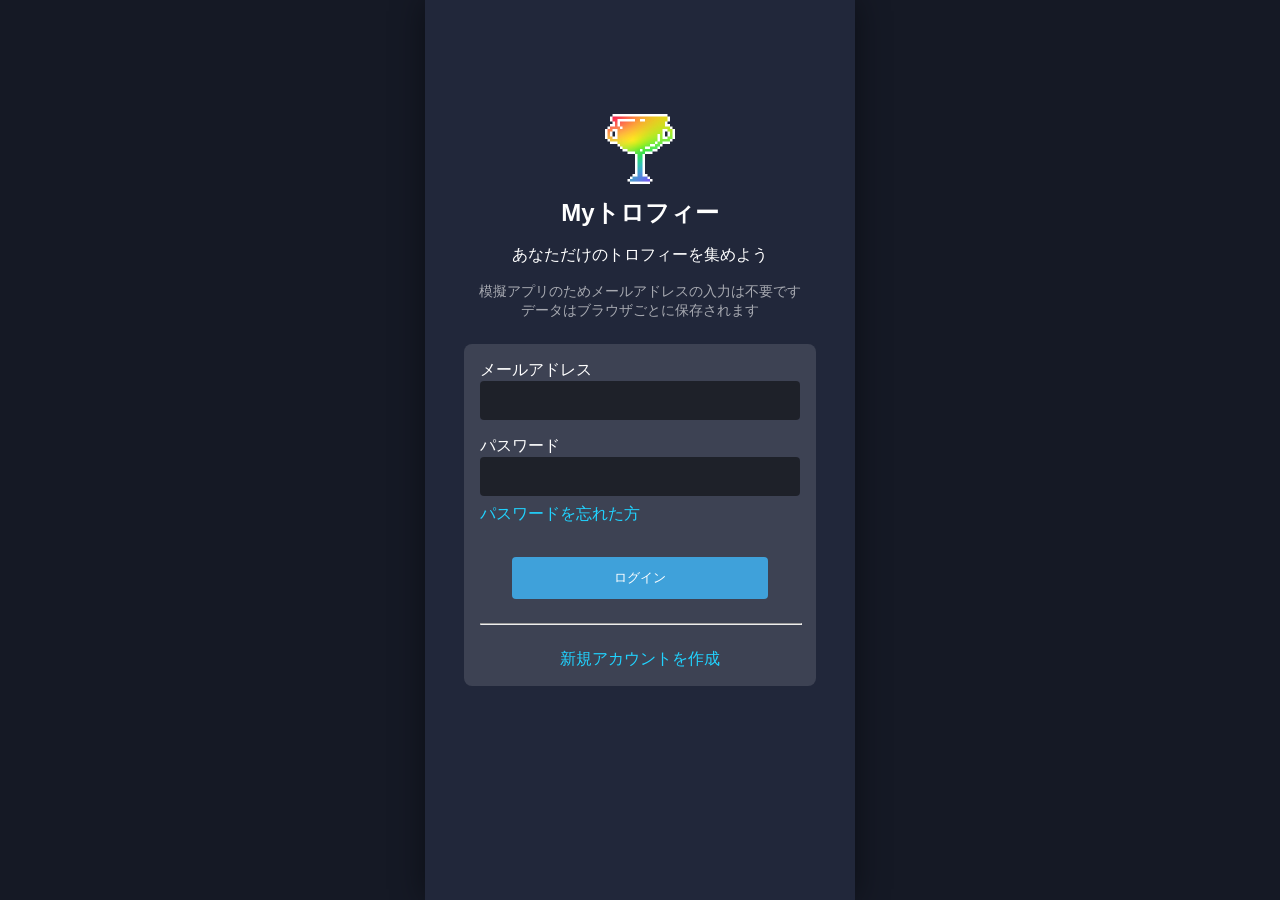
==== commit a97ffa41: "Add files via upload" ====
--- a/index.html
+++ b/index.html
@@ -513,10 +513,18 @@
         <p class="trophy-notification-label">
             クリア済み ✓
         </p>
-        <p
-            id="trophy-notification-title"
-            class="trophy-notification-title"
-        ></p>
+        <div class="trophy-notification-title-row">
+            <img
+                id="trophy-notification-rarity"
+                class="trophy-notification-rarity"
+                src=""
+                alt=""
+            >
+            <p
+                id="trophy-notification-title"
+                class="trophy-notification-title"
+            ></p>
+        </div>
         <p
             id="trophy-notification-subtitle"
             class="trophy-notification-subtitle"
--- a/all.css
+++ b/all.css
@@ -1494,11 +1494,25 @@
 /* クリア済み */
 .trophy-notification-label {
     margin: 0 0 0.2rem;
-    font-size: 0.8rem;
+    font-size: 0.7rem;
     letter-spacing: 0.12rem;
     color: #21d3ff;
 }
-
+/* 通知レアリティアイコンタイトル */
+.trophy-notification-title-row {
+    display: flex;
+    align-items: center;
+    gap: 0.4rem;
+    min-width: 0;
+}
+
+/* 通知レアリティアイコン */
+.trophy-notification-rarity {
+    width: 1rem;
+    height: 1rem;
+    object-fit: contain;
+    flex-shrink: 0;
+}
 
 /* タイトル */
 .trophy-notification-title {
